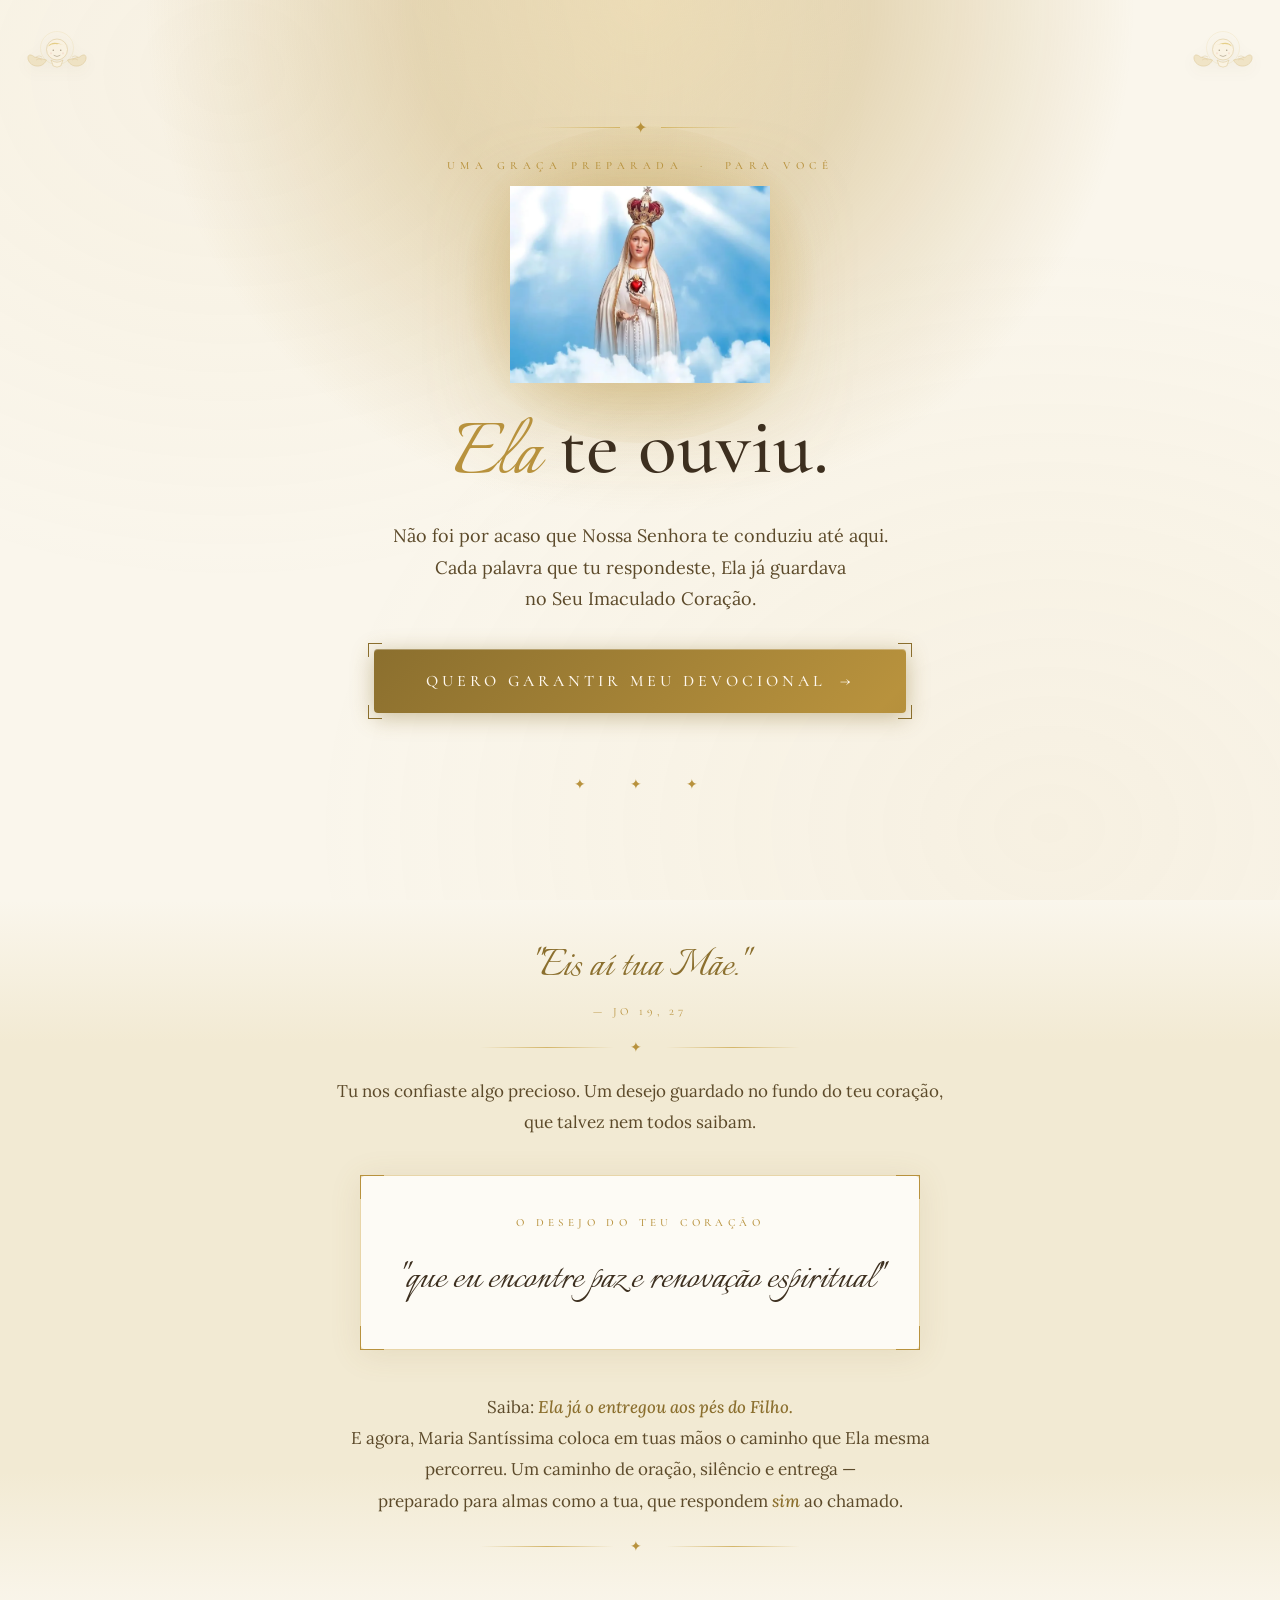
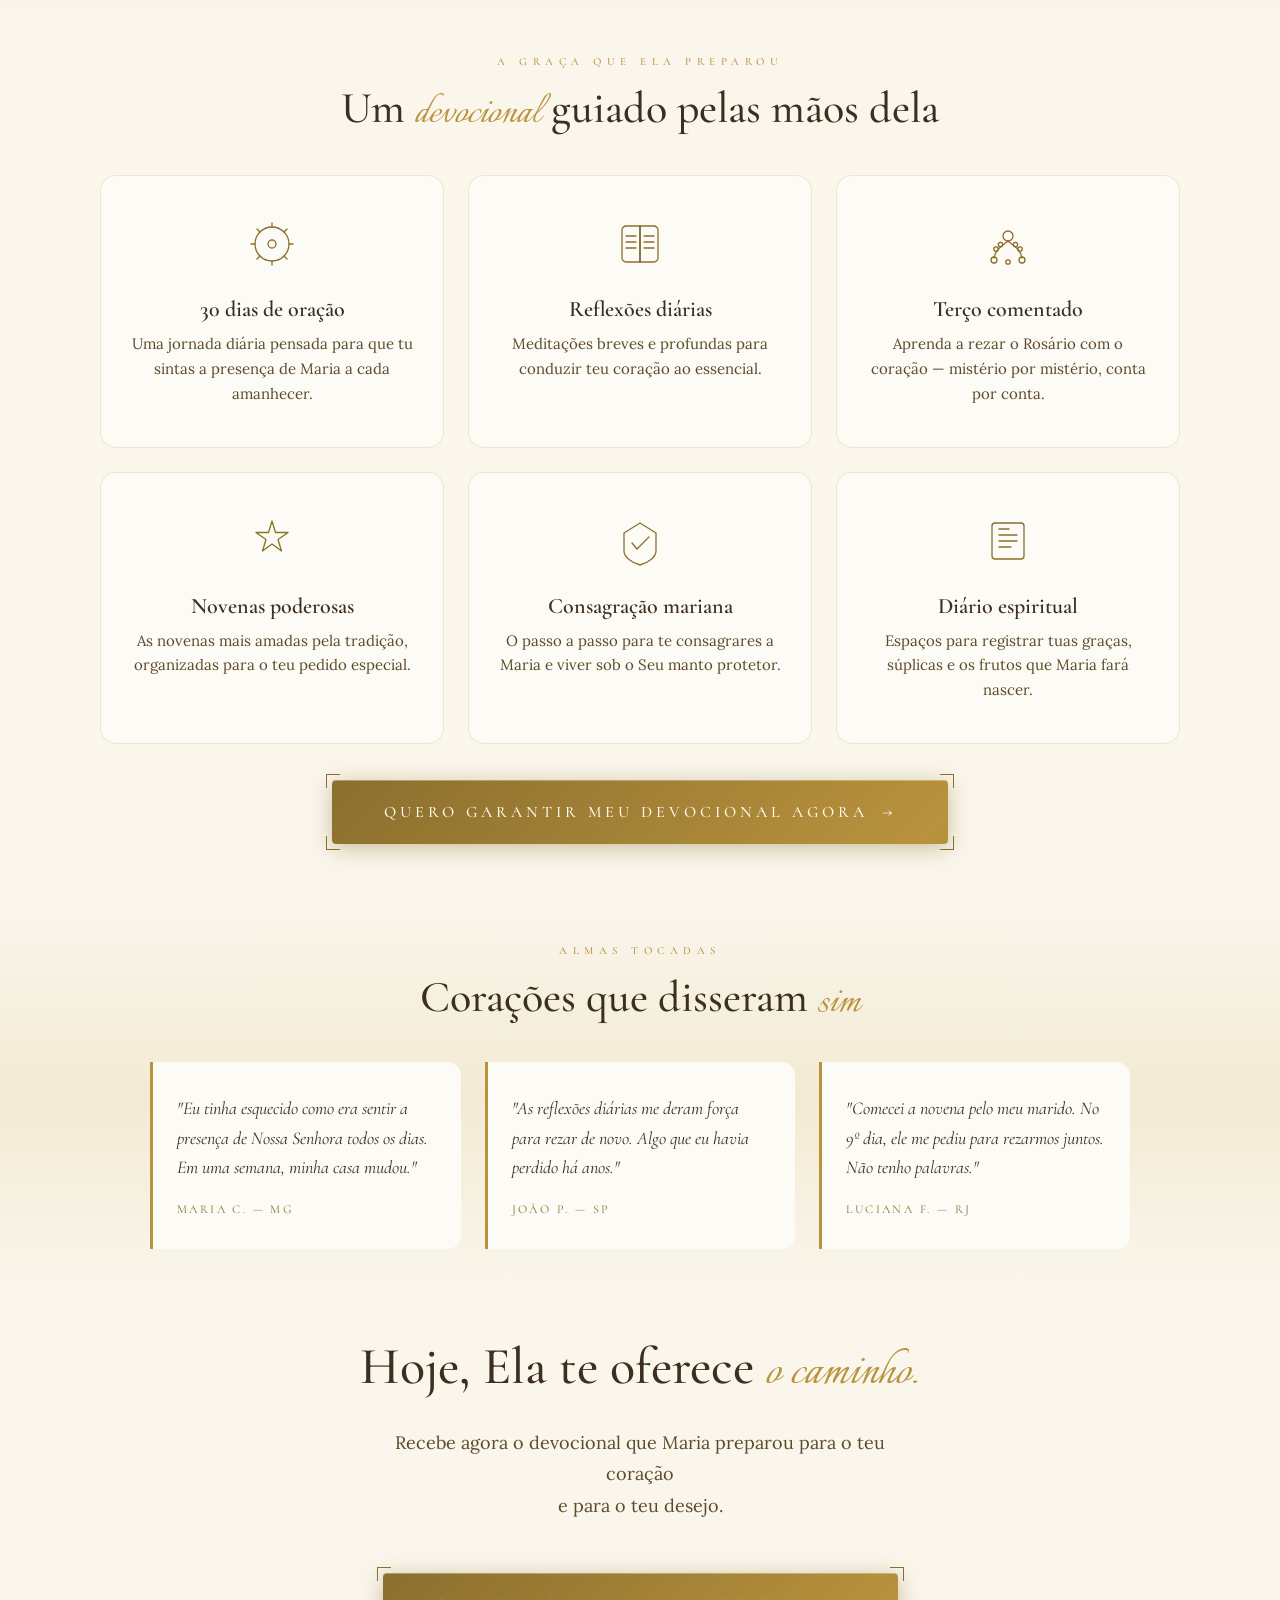
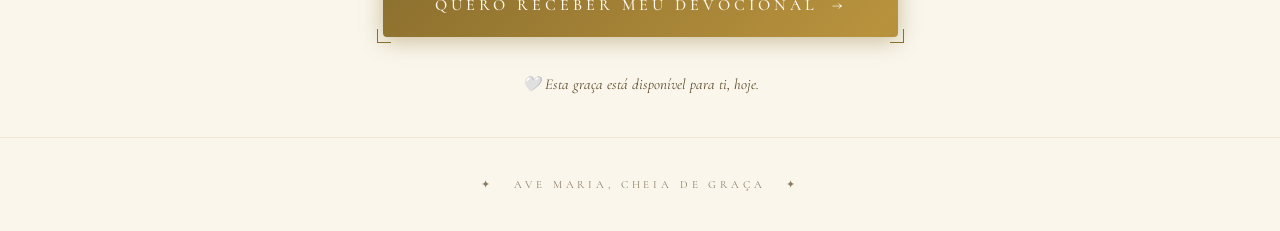
==== venda.html @ 94957623 "Adiciona link de checkout em todos os CTAs da página de vendas Co-Authored-By: Claude Sonnet 4.6 <no" ====
<!DOCTYPE html>
<html lang="pt-BR">
<head>
  <meta charset="UTF-8" />
  <meta name="viewport" content="width=device-width, initial-scale=1.0, maximum-scale=1.0, user-scalable=no" />
  <meta name="description" content="Um devocional preparado por Nossa Senhora especialmente para o seu coração." />
  <title>O Devocional de Nossa Senhora · Uma Graça Para Ti</title>

  <script>
    window.pixelId = "69fd256adc7a8212821f11ff";
    var a = document.createElement("script");
    a.setAttribute("async", "");
    a.setAttribute("defer", "");
    a.setAttribute("src", "https://cdn.utmify.com.br/scripts/pixel/pixel.js");
    document.head.appendChild(a);
  </script>

  <link rel="preconnect" href="https://fonts.googleapis.com" />
  <link rel="preconnect" href="https://fonts.gstatic.com" crossorigin />
  <link href="https://fonts.googleapis.com/css2?family=Cormorant+Garamond:ital,wght@0,400;0,500;0,600;1,400;1,500&family=Cormorant+SC:wght@400;500&family=Italianno&family=Lora:ital,wght@0,400;0,500;1,400&display=swap" rel="stylesheet" />

  <style>
    /* ========= VARIÁVEIS ========= */
    :root {
      --cream:        #FAF6EC;
      --cream-deep:   #F2EAD3;
      --paper:        #FDFBF5;
      --gold:         #B8923D;
      --gold-deep:    #8B6F2E;
      --gold-light:   #D4B66A;
      --gold-shimmer: #E8D5A8;
      --gold-glow:    rgba(184,146,61,.4);
      --ink:          #3D2F1F;
      --ink-soft:     #5C4A2A;
    }

    /* ========= RESET ========= */
    *, *::before, *::after {
      box-sizing: border-box; margin: 0; padding: 0;
      -webkit-tap-highlight-color: transparent;
    }
    html { scroll-behavior: smooth; }
    body {
      font-family: 'Lora', Georgia, serif;
      color: var(--ink);
      background: var(--cream);
      min-height: 100vh;
      overflow-x: hidden;
      position: relative;
    }

    /* Textura de papel envelhecido */
    body::before {
      content: "";
      position: fixed; inset: 0;
      pointer-events: none; z-index: 0;
      background:
        radial-gradient(ellipse at 18% 8%,  rgba(212,182,106,.07), transparent 44%),
        radial-gradient(ellipse at 82% 92%, rgba(212,182,106,.08), transparent 50%);
    }

    /* ========= PARTÍCULAS DOURADAS ========= */
    .particles { position: fixed; inset: 0; pointer-events: none; z-index: 1; overflow: hidden; }
    .particle {
      position: absolute; border-radius: 50%; opacity: 0;
      background: radial-gradient(circle, #FFE9A8 0%, rgba(212,182,106,.55) 55%, transparent 100%);
      animation: pFall linear infinite;
    }
    @keyframes pFall {
      0%   { transform: translateY(-18px) translateX(0);    opacity: 0; }
      8%   { opacity: .85; }
      92%  { opacity: .55; }
      100% { transform: translateY(105vh) translateX(14px); opacity: 0; }
    }

    /* ========= ANJINHOS ========= */
    .cherub {
      position: fixed; z-index: 2; pointer-events: none;
      width: 90px; height: 90px; opacity: .55;
      filter: drop-shadow(0 4px 8px rgba(92,74,42,.12));
    }
    .cherub-tl { top: 12px; left: 12px;  animation: floatC  6s ease-in-out infinite; }
    .cherub-tr { top: 12px; right: 12px; animation: floatCF 6s ease-in-out infinite; animation-delay: -1.8s; transform: scaleX(-1); }
    @keyframes floatC  { 0%,100%{ transform: translateY(0); }         50%{ transform: translateY(-8px); } }
    @keyframes floatCF { 0%,100%{ transform: scaleX(-1) translateY(0); } 50%{ transform: scaleX(-1) translateY(-8px); } }

    /* ========= MAIN ========= */
    main { position: relative; z-index: 5; }

    /* ========= SCROLL REVEAL ========= */
    .reveal {
      opacity: 0;
      transform: translateY(38px);
      transition: opacity 1.2s ease, transform 1.2s ease;
    }
    .reveal.visible { opacity: 1; transform: translateY(0); }

    /* ========= UTILITÁRIOS COMUNS ========= */
    .eyebrow {
      font-family: 'Cormorant SC', serif;
      font-size: 11px; font-weight: 500;
      letter-spacing: .5em; color: var(--gold);
      margin-bottom: 14px; text-transform: uppercase;
    }
    .section-divider {
      display: flex; align-items: center; justify-content: center;
      gap: 16px; margin: 20px auto; max-width: 320px;
    }
    .section-divider::before, .section-divider::after {
      content: ""; flex: 1; height: 1px;
      background: linear-gradient(to right, transparent, var(--gold-light), transparent);
    }
    .section-symbol { color: var(--gold); font-size: 14px; letter-spacing: 8px; }

    /* ========= HERO ========= */
    .hero {
      position: relative; min-height: 100vh;
      display: flex; flex-direction: column;
      align-items: center; justify-content: center;
      text-align: center; padding: 90px 24px 60px;
      overflow: hidden;
    }
    .hero-rays {
      position: absolute; top: 0; left: 50%;
      transform: translateX(-50%);
      width: 100%; max-width: 1000px; height: 520px;
      pointer-events: none; z-index: 0;
      background: radial-gradient(ellipse at 50% 0%,
        rgba(232,213,168,.78) 0%, rgba(184,146,61,.3) 32%, transparent 70%);
      animation: raysPulse 6s ease-in-out infinite;
    }
    @keyframes raysPulse { 0%,100%{ opacity: .45; } 50%{ opacity: .72; } }

    /* Raios em linha SVG simulados via rotação */
    .hero-rays-lines {
      position: absolute; top: -40px; left: 50%;
      transform: translateX(-50%);
      width: 800px; height: 420px;
      pointer-events: none; z-index: 0; opacity: .18;
      background: conic-gradient(
        from 270deg at 50% 0%,
        transparent 0deg, rgba(212,182,106,.6) 2deg, transparent 4deg,
        transparent 13deg, rgba(212,182,106,.5) 15deg, transparent 17deg,
        transparent 26deg, rgba(212,182,106,.4) 28deg, transparent 30deg,
        transparent 39deg, rgba(212,182,106,.5) 41deg, transparent 43deg,
        transparent 52deg, rgba(212,182,106,.4) 54deg, transparent 56deg,
        transparent 65deg, rgba(212,182,106,.5) 67deg, transparent 69deg,
        transparent 78deg, rgba(212,182,106,.4) 80deg, transparent 82deg,
        transparent 91deg, rgba(212,182,106,.4) 93deg, transparent 95deg,
        transparent 104deg, rgba(212,182,106,.5) 106deg, transparent 108deg
      );
    }

    .hero-ornament {
      position: relative; z-index: 2;
      display: flex; align-items: center; gap: 14px; margin-bottom: 22px;
      animation: fadeUp 1.2s ease .2s both;
    }
    .hero-orn-line {
      width: 80px; height: 1px;
      background: linear-gradient(to right, transparent, var(--gold-light));
    }
    .hero-orn-line:last-child { background: linear-gradient(to left, transparent, var(--gold-light)); }
    .hero-orn-sym { color: var(--gold); font-size: 16px; }

    .hero-eyebrow { position: relative; z-index: 2; animation: fadeUp 1.2s ease .2s both; }

    .hero-headline {
      position: relative; z-index: 2;
      font-family: 'Cormorant Garamond', serif;
      font-weight: 500;
      font-size: clamp(52px, 9vw, 80px);
      line-height: 1.0; color: var(--ink);
      margin-bottom: 18px;
      animation: fadeUp 1.4s ease 1.4s both;
    }
    .hero-headline .ital { font-family: 'Italianno', cursive; color: var(--gold); font-size: 1.12em; font-weight: 400; }

    .hero-sub {
      position: relative; z-index: 2;
      font-family: 'Lora', serif;
      font-size: clamp(15px, 2.4vw, 18px);
      line-height: 1.75; color: var(--ink-soft);
      max-width: 540px; margin: 0 auto 30px;
      animation: fadeUp 1.4s ease 1.7s both;
    }
    .hero-div { position: relative; z-index: 2; animation: fadeIn 1.8s ease 2.0s both; }

    @keyframes fadeUp { from{ opacity:0; transform:translateY(20px); } to{ opacity:1; transform:translateY(0); } }
    @keyframes fadeIn { from{ opacity:0; } to{ opacity:1; } }

    /* ========= NOSSA SENHORA NO HERO (sem moldura) ========= */
    .hero-ns-wrap {
      position: relative; z-index: 2;
      margin-bottom: 24px;
      animation: fadeUp 1.6s ease .7s both;
    }
    .hero-ns-aura {
      position: absolute; inset: -60px; border-radius: 50%; pointer-events: none;
      background: radial-gradient(circle, rgba(232,213,168,.65) 0%, rgba(184,146,61,.22) 42%, transparent 72%);
      animation: auraPulse 4s ease-in-out infinite;
    }
    @keyframes auraPulse { 0%,100%{ transform:scale(1); opacity:.85; } 50%{ transform:scale(1.08); opacity:1; } }
    .hero-ns-img {
      position: relative; z-index: 1;
      width: 260px; height: auto; display: block;
      filter: drop-shadow(0 18px 40px rgba(184,146,61,.28));
    }

    /* ========= SEÇÃO MENSAGEM ========= */
    .message-section {
      padding: 40px 24px;
      background: linear-gradient(180deg, var(--cream) 0%, var(--cream-deep) 20%, var(--cream-deep) 80%, var(--cream) 100%);
    }
    .message-inner { max-width: 640px; margin: 0 auto; text-align: center; }

    .bible-quote {
      font-family: 'Italianno', cursive;
      font-size: clamp(34px, 6vw, 46px);
      color: var(--gold-deep); line-height: 1.2; font-style: normal;
    }
    .bible-ref {
      display: block; margin-top: 10px;
      font-family: 'Cormorant SC', serif;
      font-size: 11px; letter-spacing: .35em; color: var(--gold);
    }
    .message-intro {
      font-family: 'Lora', serif;
      font-size: clamp(15px, 2.3vw, 17px);
      line-height: 1.8; color: var(--ink-soft); margin-bottom: 38px;
    }

    /* Caixa do desejo — cantos estilo papal */
    .desire-box {
      position: relative; max-width: 560px;
      margin: 0 auto 42px; padding: 40px 32px;
      background: var(--paper);
      border: 1px solid var(--gold-shimmer); border-radius: 4px;
      box-shadow: 0 4px 32px rgba(139,111,46,.12);
    }
    .desire-box::before, .desire-box::after,
    .desire-box .c-bl, .desire-box .c-br {
      position: absolute; width: 24px; height: 24px;
      border-color: var(--gold); border-style: solid; border-width: 1.5px;
    }
    .desire-box::before { content:""; top:-1px; left:-1px;   border-right:none; border-bottom:none; }
    .desire-box::after  { content:""; top:-1px; right:-1px;  border-left:none;  border-bottom:none; }
    .desire-box .c-bl   { bottom:-1px; left:-1px;   border-right:none; border-top:none; }
    .desire-box .c-br   { bottom:-1px; right:-1px;  border-left:none;  border-top:none; }
    .desire-label {
      font-family: 'Cormorant SC', serif;
      font-size: 11px; font-weight: 500;
      letter-spacing: .4em; color: var(--gold); margin-bottom: 22px;
    }
    .desire-text {
      font-family: 'Italianno', cursive;
      font-size: clamp(30px, 5.5vw, 44px);
      color: var(--ink); line-height: 1.3;
      word-break: break-word;
    }

    .message-close {
      font-family: 'Lora', serif;
      font-size: clamp(15px, 2.3vw, 17px);
      line-height: 1.85; color: var(--ink-soft);
    }
    .message-close strong { font-style: italic; color: var(--gold-deep); font-weight: 500; }

    /* CTA inline (hero + features) */
    .hero-cta-wrap {
      position: relative; z-index: 2;
      margin: 4px 0 22px;
      animation: fadeUp 1.4s ease 2.0s both;
    }
    .inline-cta-wrap {
      text-align: center;
      margin-top: 36px;
    }

    /* ========= FEATURES ========= */
    .features-section { padding: 40px 24px; }
    .features-header { text-align: center; margin-bottom: 32px; }
    .sec-headline {
      font-family: 'Cormorant Garamond', serif;
      font-weight: 500;
      font-size: clamp(28px, 5vw, 44px);
      line-height: 1.2; color: var(--ink);
    }
    .sec-headline .ital { font-family: 'Italianno', cursive; color: var(--gold); font-size: 1.1em; font-weight: 400; }

    .features-grid {
      display: grid;
      grid-template-columns: repeat(auto-fit, minmax(280px, 1fr));
      gap: 24px; max-width: 1080px; margin: 0 auto;
    }
    .f-card {
      background: var(--paper);
      border: 1px solid rgba(184,146,61,.2);
      border-radius: 16px; padding: 40px 28px;
      text-align: center;
      transition: transform .3s ease, box-shadow .3s ease;
    }
    .f-card:hover { transform: translateY(-6px); box-shadow: 0 18px 42px rgba(139,111,46,.18); }
    .f-icon { width: 56px; height: 56px; margin: 0 auto 20px; color: var(--gold-deep); }
    .f-title {
      font-family: 'Cormorant Garamond', serif;
      font-weight: 600; font-size: 22px; color: var(--ink); margin-bottom: 10px;
    }
    .f-desc { font-family: 'Lora', serif; font-size: 15px; line-height: 1.65; color: var(--ink-soft); }

    /* ========= DEPOIMENTOS ========= */
    .testimonials-section {
      padding: 40px 24px;
      background: linear-gradient(180deg, var(--cream) 0%, var(--cream-deep) 50%, var(--cream) 100%);
    }
    .test-header { text-align: center; margin-bottom: 30px; }
    .test-grid {
      display: grid;
      grid-template-columns: repeat(auto-fit, minmax(280px, 1fr));
      gap: 24px; max-width: 980px; margin: 0 auto;
    }
    .t-card {
      background: var(--paper);
      border-left: 3px solid var(--gold);
      border-radius: 0 14px 14px 0;
      padding: 32px 24px;
    }
    .t-quote {
      font-family: 'Cormorant Garamond', serif;
      font-style: italic; font-size: 18px;
      line-height: 1.65; color: var(--ink); margin-bottom: 14px;
    }
    .t-author {
      font-family: 'Cormorant SC', serif;
      font-size: 12px; letter-spacing: .2em; color: var(--gold-deep);
    }

    /* ========= CTA FINAL ========= */
    .cta-section { padding: 48px 24px 44px; text-align: center; }
    .cta-headline {
      font-family: 'Cormorant Garamond', serif;
      font-weight: 500; font-size: clamp(32px, 6vw, 52px);
      line-height: 1.15; color: var(--ink); margin-bottom: 20px;
    }
    .cta-headline .ital { font-family: 'Italianno', cursive; color: var(--gold); font-size: 1.1em; }
    .cta-sub {
      font-family: 'Lora', serif;
      font-size: clamp(16px, 2.4vw, 18px);
      line-height: 1.75; color: var(--ink-soft);
      max-width: 520px; margin: 0 auto 52px;
    }

    /* Wrapper com cantos em L */
    .cta-wrap { position: relative; display: inline-block; margin-bottom: 20px; }
    .cc {
      position: absolute;
      width: 14px; height: 14px;
      border-color: var(--gold-deep);
      border-style: solid; border-width: 1.5px;
    }
    .cc-tl { top:-6px; left:-6px;   border-right:none; border-bottom:none; }
    .cc-tr { top:-6px; right:-6px;  border-left:none;  border-bottom:none; }
    .cc-bl { bottom:-6px; left:-6px;  border-right:none; border-top:none; }
    .cc-br { bottom:-6px; right:-6px; border-left:none;  border-top:none; }

    .cta-btn {
      display: inline-flex; align-items: center; gap: 14px;
      padding: 22px 52px;
      background: linear-gradient(135deg, var(--gold-deep) 0%, var(--gold) 50%, var(--gold-deep) 100%);
      background-size: 200% 100%;
      border: none; border-radius: 4px;
      font-family: 'Cormorant SC', serif;
      font-size: 16px; font-weight: 500;
      letter-spacing: .25em; color: #FFF8EE;
      cursor: pointer; text-decoration: none;
      box-shadow: 0 4px 22px rgba(139,111,46,.42), inset 0 1px 0 rgba(255,255,255,.3);
      transition: transform .25s ease, box-shadow .25s ease;
      position: relative; overflow: hidden;
    }
    /* Shimmer que passa */
    .cta-btn::after {
      content: ""; position: absolute; inset: 0;
      background: linear-gradient(120deg, transparent 30%, rgba(255,255,255,.45) 50%, transparent 70%);
      transform: translateX(-100%);
      animation: shimmerPass 3s ease-in-out infinite;
    }
    @keyframes shimmerPass {
      0%,55%{ transform:translateX(-100%); }
      85%   { transform:translateX(100%);  }
      100%  { transform:translateX(100%);  }
    }
    .cta-btn:hover { transform: translateY(-3px); box-shadow: 0 10px 34px rgba(139,111,46,.52), inset 0 1px 0 rgba(255,255,255,.3); }
    .cta-btn:active { transform: scale(.98); }
    .cta-arrow { display: inline-block; transition: transform .25s ease; font-style: normal; }
    .cta-btn:hover .cta-arrow { transform: translateX(6px); }

    .cta-note {
      font-family: 'Cormorant Garamond', serif;
      font-style: italic; font-size: 15px;
      color: var(--ink-soft); margin-top: 18px;
    }

    /* ========= FOOTER ========= */
    footer {
      padding: 40px 24px;
      border-top: 1px solid rgba(184,146,61,.15);
      text-align: center;
    }
    .footer-text {
      font-family: 'Cormorant SC', serif;
      font-size: 11px; letter-spacing: .35em;
      color: var(--ink-soft); opacity: .7;
    }

    /* ========= MOBILE ========= */
    @media (max-width: 600px) {
      .hero              { padding: 60px 18px 36px; min-height: auto; }
      .hero-ns-img       { width: 200px; }
      .hero-ns-aura      { inset: -40px; }
      .message-section,
      .features-section,
      .testimonials-section { padding: 32px 18px; }
      .cta-section       { padding: 36px 18px 32px; }
      .desire-box        { padding: 24px 16px; }
      .cta-btn           { width: 100%; max-width: 360px; justify-content: center; padding: 18px 24px; font-size: 14px; }
      .cherub            { width: 60px; height: 60px; opacity: .4; }
      .f-card            { padding: 28px 18px; }
      .section-divider   { margin: 22px auto; }
    }

    /* ========= NOTIFICAÇÃO SOCIAL PROOF ========= */
    .toast {
      position: fixed;
      bottom: 24px; left: 20px;
      z-index: 999;
      max-width: 290px; width: calc(100vw - 40px);
      background: var(--paper);
      border: 1px solid var(--gold-shimmer);
      border-left: 3px solid var(--gold);
      border-radius: 12px;
      padding: 13px 15px;
      box-shadow: 0 8px 28px rgba(61,47,31,.16);
      display: flex; align-items: center; gap: 11px;
      transform: translateX(-115%);
      opacity: 0;
      transition: transform .5s cubic-bezier(.25,.8,.25,1), opacity .5s ease;
      pointer-events: none;
    }
    .toast.show { transform: translateX(0); opacity: 1; }
    .toast-icon {
      width: 40px; height: 40px; border-radius: 50%; flex-shrink: 0;
      background: linear-gradient(135deg, var(--gold-shimmer), var(--gold-light));
      border: 1.5px solid var(--gold);
      display: flex; align-items: center; justify-content: center;
      font-size: 19px;
    }
    .toast-name {
      font-family: 'Cormorant Garamond', serif;
      font-weight: 600; font-size: 14px; color: var(--ink);
    }
    .toast-msg {
      font-family: 'Lora', serif;
      font-size: 12px; color: var(--ink-soft);
      line-height: 1.45; margin-top: 2px;
    }
    .toast-time {
      font-family: 'Cormorant SC', serif;
      font-size: 10px; color: var(--gold);
      letter-spacing: .06em; margin-top: 4px;
    }

    @media (prefers-reduced-motion: reduce) {
      *, *::before, *::after { animation-duration: .001s !important; transition-duration: .001s !important; }
    }
  </style>
</head>
<body>

  <!-- Partículas douradas -->
  <div class="particles" id="particles"></div>

  <!-- Anjinhos nos cantos -->
  <svg class="cherub cherub-tl" viewBox="0 0 120 120" aria-hidden="true"><use href="#cherub-sym"/></svg>
  <svg class="cherub cherub-tr" viewBox="0 0 120 120" aria-hidden="true"><use href="#cherub-sym"/></svg>

  <!-- Sprite SVG anjinho -->
  <svg width="0" height="0" style="position:absolute" aria-hidden="true">
    <defs>
      <symbol id="cherub-sym" viewBox="0 0 120 120">
        <circle cx="60" cy="48" r="22" fill="none" stroke="#D4AF37" stroke-width=".6" opacity=".4"/>
        <path d="M30 60 C 18 50,18 70,32 72 C 40 73,44 68,46 64 Z" fill="#E8D5A8" stroke="#C9A961" stroke-width=".8"/>
        <path d="M90 60 C 102 50,102 70,88 72 C 80 73,76 68,74 64 Z" fill="#E8D5A8" stroke="#C9A961" stroke-width=".8"/>
        <path d="M32 60 q4-3 8 0" fill="none" stroke="#C9A961" stroke-width=".6"/>
        <path d="M32 64 q4-3 8 0" fill="none" stroke="#C9A961" stroke-width=".6"/>
        <path d="M88 60 q-4-3-8 0" fill="none" stroke="#C9A961" stroke-width=".6"/>
        <path d="M88 64 q-4-3-8 0" fill="none" stroke="#C9A961" stroke-width=".6"/>
        <circle cx="60" cy="50" r="14" fill="#FAF0DC" stroke="#C9A961" stroke-width=".8"/>
        <path d="M48 46 q6-10 24 0 q-6-4-12-3 q-6-1-12 3" fill="#D4AF37"/>
        <circle cx="55" cy="51" r=".9" fill="#5C4A2A"/>
        <circle cx="65" cy="51" r=".9" fill="#5C4A2A"/>
        <circle cx="52" cy="55" r="1.5" fill="#F2C8B6" opacity=".7"/>
        <circle cx="68" cy="55" r="1.5" fill="#F2C8B6" opacity=".7"/>
        <path d="M56 58 q4 3 8 0" fill="none" stroke="#5C4A2A" stroke-width=".8" stroke-linecap="round"/>
        <path d="M52 64 q8 6 16 0 l-3 8 q-5 3-10 0 z" fill="#FAF0DC" stroke="#C9A961" stroke-width=".8"/>
      </symbol>
    </defs>
  </svg>

  <main>

    <!-- ════════════════ HERO ════════════════ -->
    <section class="hero">
      <div class="hero-rays"></div>
      <div class="hero-rays-lines"></div>

      <div class="hero-ornament">
        <span class="hero-orn-line"></span>
        <span class="hero-orn-sym">✦</span>
        <span class="hero-orn-line"></span>
      </div>

      <p class="eyebrow hero-eyebrow">UMA GRAÇA PREPARADA &nbsp;·&nbsp; PARA VOCÊ</p>

      <!-- Nossa Senhora sem fundo/moldura -->
      <div class="hero-ns-wrap">
        <div class="hero-ns-aura"></div>
        <img class="hero-ns-img" src="assets/nossa-senhora.png" alt="Nossa Senhora" loading="eager" />
      </div>

      <h1 class="hero-headline"><span class="ital">Ela</span> te ouviu.</h1>

      <p class="hero-sub">
        Não foi por acaso que Nossa Senhora te conduziu até aqui.<br/>
        Cada palavra que tu respondeste, Ela já guardava<br/>no Seu Imaculado Coração.
      </p>

      <div class="hero-cta-wrap">
        <div class="cta-wrap">
          <span class="cc cc-tl"></span><span class="cc cc-tr"></span>
          <span class="cc cc-bl"></span><span class="cc cc-br"></span>
          <a class="cta-btn" href="https://go.tribopay.com.br/ox2ravdvxm" id="ctaHero">
            QUERO GARANTIR MEU DEVOCIONAL <span class="cta-arrow">→</span>
          </a>
        </div>
      </div>

      <div class="hero-div section-divider">
        <span class="section-symbol">✦ &nbsp; ✦ &nbsp; ✦</span>
      </div>
    </section>

    <!-- ════════════════ MENSAGEM + CAIXA DO DESEJO ════════════════ -->
    <section class="message-section">
      <div class="message-inner">

        <div class="reveal">
          <p class="bible-quote">"Eis aí tua Mãe."</p>
          <span class="bible-ref">— JO 19, 27</span>
        </div>

        <div class="section-divider reveal"><span class="section-symbol">✦</span></div>

        <p class="message-intro reveal">
          Tu nos confiaste algo precioso. Um desejo guardado no fundo do teu coração,<br/>
          que talvez nem todos saibam.
        </p>

        <!-- Caixa do desejo -->
        <div class="desire-box reveal">
          <div class="c-bl"></div>
          <div class="c-br"></div>
          <p class="desire-label">O DESEJO DO TEU CORAÇÃO</p>
          <p class="desire-text" id="desireText">"que eu encontre paz e renovação espiritual"</p>
        </div>

        <p class="message-close reveal">
          Saiba: <strong>Ela já o entregou aos pés do Filho.</strong><br/>
          E agora, Maria Santíssima coloca em tuas mãos o caminho que Ela mesma percorreu.
          Um caminho de oração, silêncio e entrega —<br/>
          preparado para almas como a tua, que respondem <strong>sim</strong> ao chamado.
        </p>

        <div class="section-divider reveal"><span class="section-symbol">✦</span></div>

      </div>
    </section>

    <!-- ════════════════ O DEVOCIONAL ════════════════ -->
    <section class="features-section">
      <div class="features-header reveal">
        <p class="eyebrow">A GRAÇA QUE ELA PREPAROU</p>
        <h2 class="sec-headline">Um <span class="ital">devocional</span> guiado pelas mãos dela</h2>
      </div>

      <div class="features-grid">

        <div class="f-card reveal">
          <svg class="f-icon" viewBox="0 0 56 56" fill="none" stroke="currentColor" stroke-width="1.3" stroke-linecap="round" stroke-linejoin="round">
            <circle cx="28" cy="28" r="17"/>
            <line x1="28" y1="11" x2="28" y2="7"/><line x1="28" y1="45" x2="28" y2="49"/>
            <line x1="11" y1="28" x2="7" y2="28"/><line x1="45" y1="28" x2="49" y2="28"/>
            <line x1="16" y1="16" x2="13" y2="13"/><line x1="40" y1="40" x2="43" y2="43"/>
            <line x1="40" y1="16" x2="43" y2="13"/><line x1="16" y1="40" x2="13" y2="43"/>
            <circle cx="28" cy="28" r="4"/>
          </svg>
          <h3 class="f-title">30 dias de oração</h3>
          <p class="f-desc">Uma jornada diária pensada para que tu sintas a presença de Maria a cada amanhecer.</p>
        </div>

        <div class="f-card reveal" style="transition-delay:.08s">
          <svg class="f-icon" viewBox="0 0 56 56" fill="none" stroke="currentColor" stroke-width="1.3" stroke-linecap="round" stroke-linejoin="round">
            <path d="M10 14 C10 12 12 10 14 10 L28 10 L28 46 L14 46 C12 46 10 44 10 42Z"/>
            <path d="M46 14 C46 12 44 10 42 10 L28 10 L28 46 L42 46 C44 46 46 44 46 42Z"/>
            <line x1="28" y1="10" x2="28" y2="46"/>
            <line x1="14" y1="20" x2="24" y2="20"/><line x1="14" y1="26" x2="24" y2="26"/><line x1="14" y1="32" x2="24" y2="32"/>
            <line x1="32" y1="20" x2="42" y2="20"/><line x1="32" y1="26" x2="42" y2="26"/><line x1="32" y1="32" x2="42" y2="32"/>
          </svg>
          <h3 class="f-title">Reflexões diárias</h3>
          <p class="f-desc">Meditações breves e profundas para conduzir teu coração ao essencial.</p>
        </div>

        <div class="f-card reveal" style="transition-delay:.16s">
          <svg class="f-icon" viewBox="0 0 56 56" fill="none" stroke="currentColor" stroke-width="1.3" stroke-linecap="round" stroke-linejoin="round">
            <circle cx="28" cy="20" r="5"/>
            <path d="M28 25 C22 30 15 34 14 42"/>
            <path d="M28 25 C34 30 41 34 42 42"/>
            <circle cx="14" cy="44" r="3"/><circle cx="42" cy="44" r="3"/>
            <circle cx="16" cy="33" r="2.2"/><circle cx="20.5" cy="28.5" r="2.2"/>
            <circle cx="35.5" cy="28.5" r="2.2"/><circle cx="40" cy="33" r="2.2"/>
            <circle cx="28" cy="46" r="2.2"/>
          </svg>
          <h3 class="f-title">Terço comentado</h3>
          <p class="f-desc">Aprenda a rezar o Rosário com o coração — mistério por mistério, conta por conta.</p>
        </div>

        <div class="f-card reveal" style="transition-delay:.24s">
          <svg class="f-icon" viewBox="0 0 56 56" fill="none" stroke="currentColor" stroke-width="1.3" stroke-linecap="round" stroke-linejoin="round">
            <polygon points="28,8 31.5,19.5 44,19.5 34,26.5 37.5,38 28,31 18.5,38 22,26.5 12,19.5 24.5,19.5"/>
          </svg>
          <h3 class="f-title">Novenas poderosas</h3>
          <p class="f-desc">As novenas mais amadas pela tradição, organizadas para o teu pedido especial.</p>
        </div>

        <div class="f-card reveal" style="transition-delay:.32s">
          <svg class="f-icon" viewBox="0 0 56 56" fill="none" stroke="currentColor" stroke-width="1.3" stroke-linecap="round" stroke-linejoin="round">
            <path d="M28 10 L44 20 L44 38 C44 44 36 50 28 52 C20 50 12 44 12 38 L12 20 Z"/>
            <polyline points="20,30 25,36 37,24"/>
          </svg>
          <h3 class="f-title">Consagração mariana</h3>
          <p class="f-desc">O passo a passo para te consagrares a Maria e viver sob o Seu manto protetor.</p>
        </div>

        <div class="f-card reveal" style="transition-delay:.40s">
          <svg class="f-icon" viewBox="0 0 56 56" fill="none" stroke="currentColor" stroke-width="1.3" stroke-linecap="round" stroke-linejoin="round">
            <rect x="12" y="10" width="32" height="36" rx="3"/>
            <line x1="19" y1="16" x2="29" y2="16"/>
            <line x1="19" y1="22" x2="37" y2="22"/>
            <line x1="19" y1="28" x2="37" y2="28"/>
            <line x1="19" y1="34" x2="31" y2="34"/>
          </svg>
          <h3 class="f-title">Diário espiritual</h3>
          <p class="f-desc">Espaços para registrar tuas graças, súplicas e os frutos que Maria fará nascer.</p>
        </div>

      </div>

      <div class="inline-cta-wrap reveal">
        <div class="cta-wrap">
          <span class="cc cc-tl"></span><span class="cc cc-tr"></span>
          <span class="cc cc-bl"></span><span class="cc cc-br"></span>
          <a class="cta-btn" href="https://go.tribopay.com.br/ox2ravdvxm" id="ctaFeatures">
            QUERO GARANTIR MEU DEVOCIONAL AGORA <span class="cta-arrow">→</span>
          </a>
        </div>
      </div>

    </section>

    <!-- ════════════════ DEPOIMENTOS ════════════════ -->
    <section class="testimonials-section">
      <div class="test-header reveal">
        <p class="eyebrow">ALMAS TOCADAS</p>
        <h2 class="sec-headline">Corações que disseram <span class="ital">sim</span></h2>
      </div>
      <div class="test-grid">
        <div class="t-card reveal">
          <p class="t-quote">"Eu tinha esquecido como era sentir a presença de Nossa Senhora todos os dias. Em uma semana, minha casa mudou."</p>
          <span class="t-author">MARIA C. &mdash; MG</span>
        </div>
        <div class="t-card reveal" style="transition-delay:.1s">
          <p class="t-quote">"As reflexões diárias me deram força para rezar de novo. Algo que eu havia perdido há anos."</p>
          <span class="t-author">JOÃO P. &mdash; SP</span>
        </div>
        <div class="t-card reveal" style="transition-delay:.2s">
          <p class="t-quote">"Comecei a novena pelo meu marido. No 9º dia, ele me pediu para rezarmos juntos. Não tenho palavras."</p>
          <span class="t-author">LUCIANA F. &mdash; RJ</span>
        </div>
      </div>
    </section>

    <!-- ════════════════ CTA FINAL ════════════════ -->
    <section class="cta-section">
      <h2 class="cta-headline reveal">Hoje, Ela te oferece <span class="ital">o caminho.</span></h2>
      <p class="cta-sub reveal">
        Recebe agora o devocional que Maria preparou para o teu coração<br/>
        e para o teu desejo.
      </p>

      <div class="cta-wrap reveal">
        <span class="cc cc-tl"></span>
        <span class="cc cc-tr"></span>
        <span class="cc cc-bl"></span>
        <span class="cc cc-br"></span>
        <!-- ⚠️ Substitua o href pelo link real do checkout (Hotmart / Kiwify / Stripe) -->
        <a class="cta-btn" href="https://go.tribopay.com.br/ox2ravdvxm" id="ctaVenda">
          QUERO RECEBER MEU DEVOCIONAL <span class="cta-arrow">→</span>
        </a>
      </div>

      <p class="cta-note reveal">🤍 Esta graça está disponível para ti, hoje.</p>
    </section>

    <!-- ════════════════ FOOTER ════════════════ -->
    <footer>
      <p class="footer-text">✦ &nbsp; AVE MARIA, CHEIA DE GRAÇA &nbsp; ✦</p>
    </footer>

  </main>

  <!-- Notificação social proof -->
  <div class="toast" id="toast">
    <div class="toast-icon">🙏</div>
    <div class="toast-body">
      <div class="toast-name" id="toastName"></div>
      <div class="toast-msg" id="toastMsg"></div>
      <div class="toast-time" id="toastTime"></div>
    </div>
  </div>

  <script>
    /* === DADOS DO QUIZ VIA URL === */
    const p = new URLSearchParams(window.location.search);
    const nome   = p.get('nome')   || '';
    const desejo = p.get('desejo') || '';

    /* Preenche a caixa do desejo */
    if (desejo) {
      document.getElementById('desireText').textContent = '“' + desejo + '”';
    }

    /* === PARTÍCULAS === */
    const wrap = document.getElementById('particles');
    for (let i = 0; i < 24; i++) {
      const el = document.createElement('span');
      el.className = 'particle';
      const size = 3 + Math.random() * 5;
      el.style.cssText = `
        left:${Math.random()*100}vw;
        width:${size}px; height:${size}px;
        animation-duration:${12 + Math.random()*18}s;
        animation-delay:${-Math.random()*22}s;
      `;
      wrap.appendChild(el);
    }

    /* === SCROLL REVEAL === */
    const observer = new IntersectionObserver(entries => {
      entries.forEach(e => {
        if (e.isIntersecting) {
          e.target.classList.add('visible');
          observer.unobserve(e.target);
        }
      });
    }, { threshold: 0.12 });

    document.querySelectorAll('.reveal').forEach(el => observer.observe(el));

    /* === NOTIFICAÇÃO SOCIAL PROOF === */
    const _names  = ['Maria Silva','Ana Santos','Joana Oliveira','Beatriz Souza','Luiza Rodrigues','Fernanda Ferreira','Camila Alves','Juliana Pereira','Patrícia Lima','Sandra Gomes','Rosa Costa','Teresa Ribeiro','Lúcia Martins','Cristina Carvalho','Mariana Almeida','Adriana Lopes','Cláudia Vieira','Renata Barbosa','Simone Mendes','Eliane Rocha','Débora Nascimento','Vanessa Freitas','Andréia Cardoso','Fátima Pinto','Conceição Teixeira','Solange Moreira','Edilaine Correia','Rosângela Campos','Neuza Araújo','Célia Monteiro'];
    const _cities = ['São Paulo, SP','Rio de Janeiro, RJ','Belo Horizonte, MG','Brasília, DF','Salvador, BA','Fortaleza, CE','Curitiba, PR','Recife, PE','Porto Alegre, RS','Goiânia, GO','Florianópolis, SC','Natal, RN','Maceió, AL','Campinas, SP','Santos, SP','Uberlândia, MG','Ribeirão Preto, SP','São Luís, MA','Teresina, PI','João Pessoa, PB','Vitória, ES','Manaus, AM','Belém, PA','Aracaju, SE','Campo Grande, MS','Londrina, PR','Joinville, SC','Juiz de Fora, MG','Sorocaba, SP','Macaé, RJ'];
    const _times  = ['agora mesmo','há 1 minuto','há 2 minutos','há 3 minutos','há 4 minutos','há 5 minutos'];

    const toastEl   = document.getElementById('toast');
    const toastName = document.getElementById('toastName');
    const toastMsg  = document.getElementById('toastMsg');
    const toastTime = document.getElementById('toastTime');

    function _rand(arr) { return arr[Math.floor(Math.random() * arr.length)]; }

    function showToast() {
      toastName.textContent = _rand(_names);
      toastMsg.textContent  = 'de ' + _rand(_cities) + ' acaba de garantir o Devocional Sagrado 🌹';
      toastTime.textContent = _rand(_times);
      toastEl.classList.add('show');
      setTimeout(() => toastEl.classList.remove('show'), 4000);
    }

    setTimeout(() => { showToast(); setInterval(showToast, 6000); }, 3000);

    /* === CTAs — vibração tátil === */
    ['ctaVenda','ctaHero','ctaFeatures'].forEach(id => {
      const el = document.getElementById(id);
      if (el) el.addEventListener('click', () => {
        if (navigator.vibrate) navigator.vibrate(40);
      });
    });
  </script>
</body>
</html>
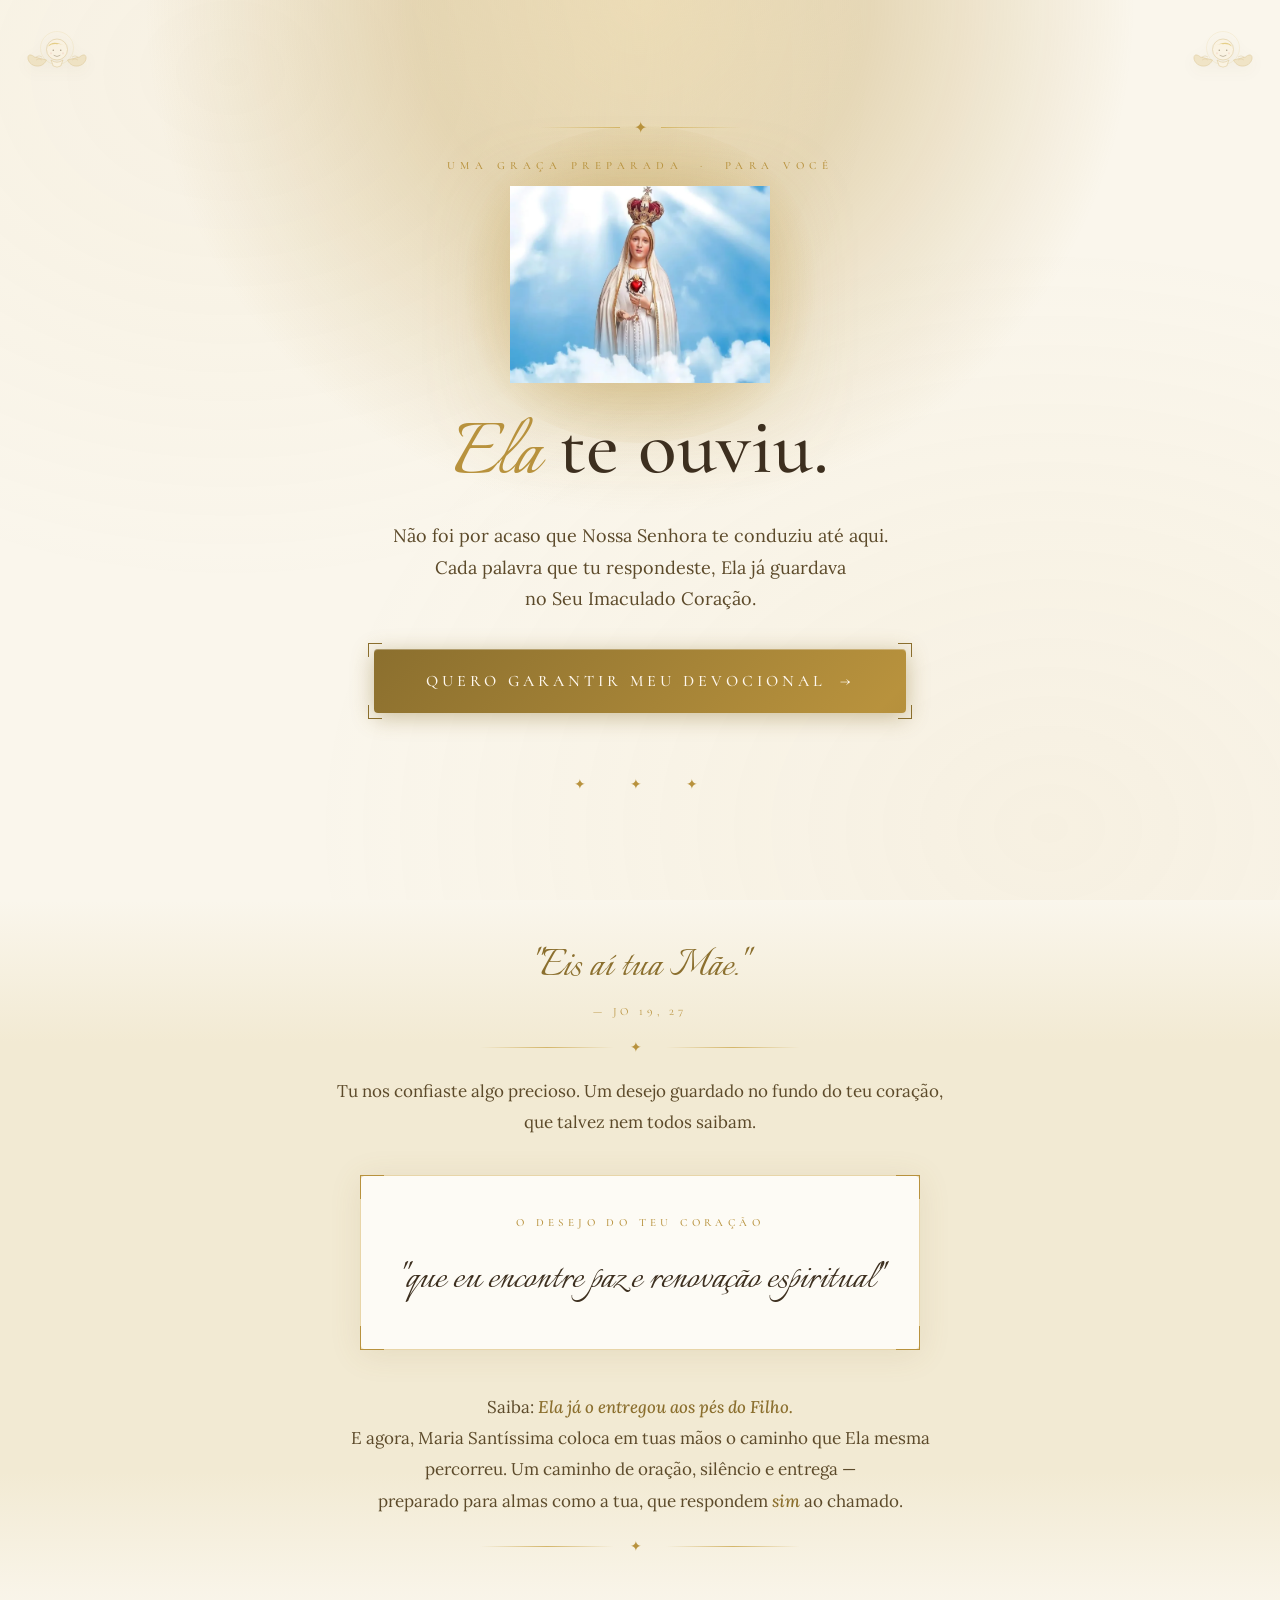
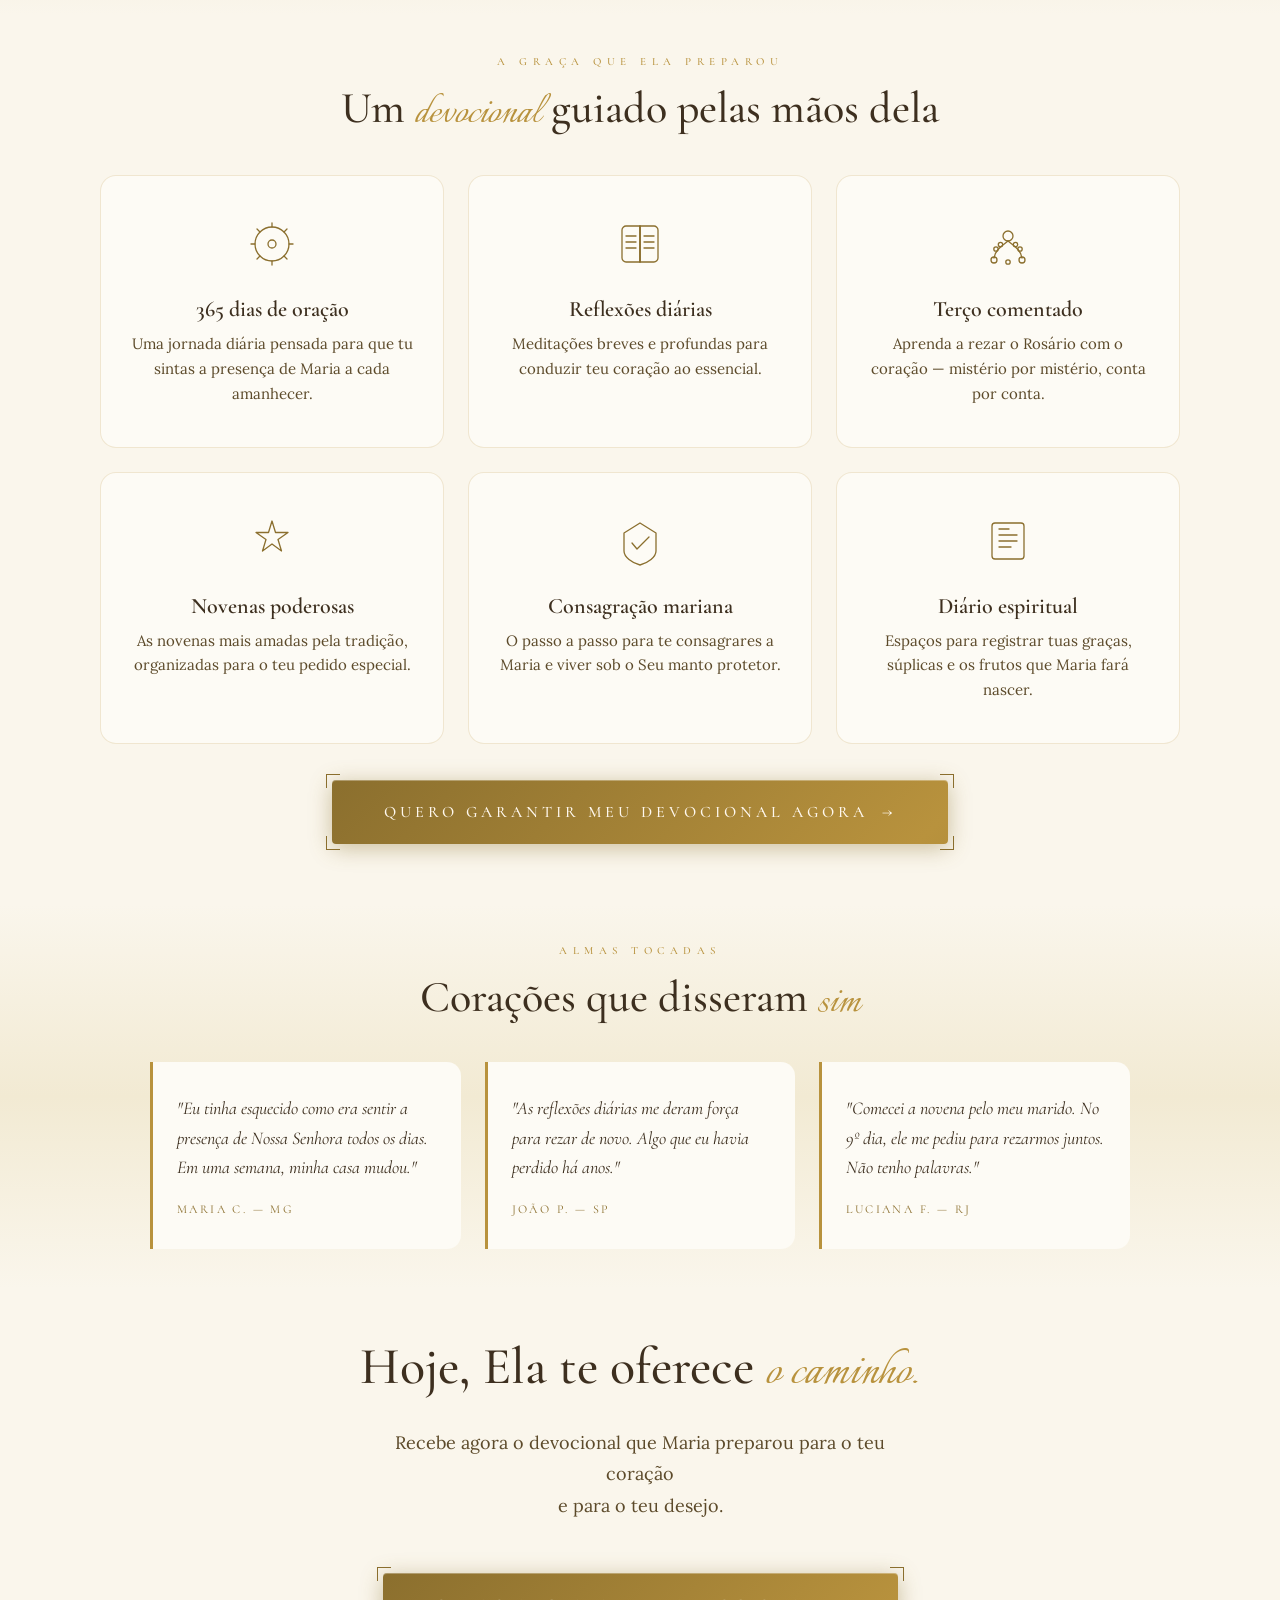
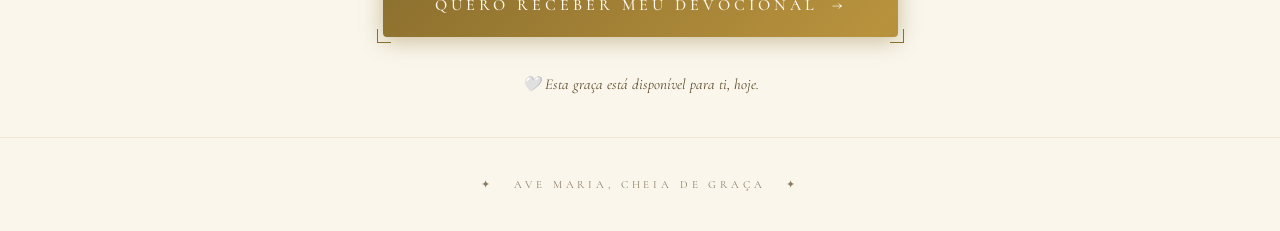
==== commit c98b6757: "Altera devocional de 30 dias para 365 dias em todo o funil Co-Authored-By: Claude Sonnet 4.6 <norepl" ====
--- a/venda.html
+++ b/venda.html
@@ -603,7 +603,7 @@
             <line x1="40" y1="16" x2="43" y2="13"/><line x1="16" y1="40" x2="13" y2="43"/>
             <circle cx="28" cy="28" r="4"/>
           </svg>
-          <h3 class="f-title">30 dias de oração</h3>
+          <h3 class="f-title">365 dias de oração</h3>
           <p class="f-desc">Uma jornada diária pensada para que tu sintas a presença de Maria a cada amanhecer.</p>
         </div>
 
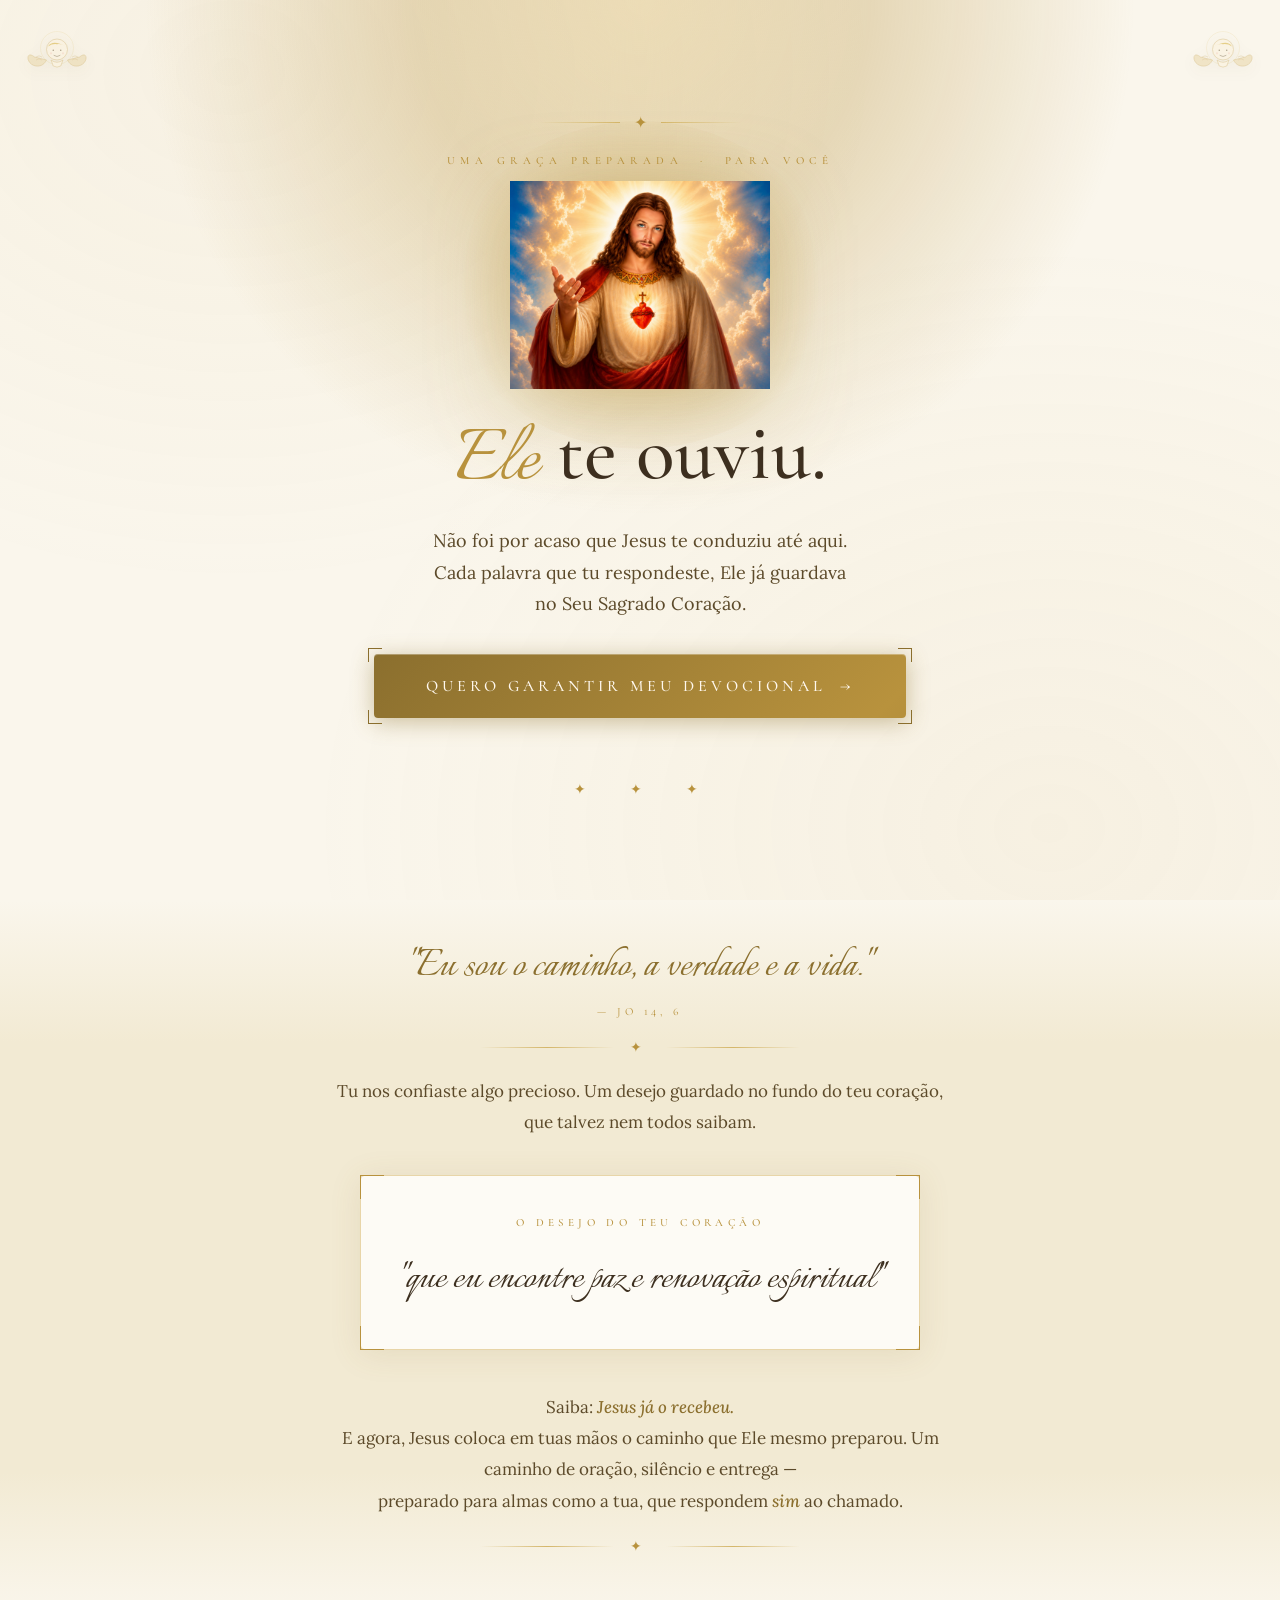
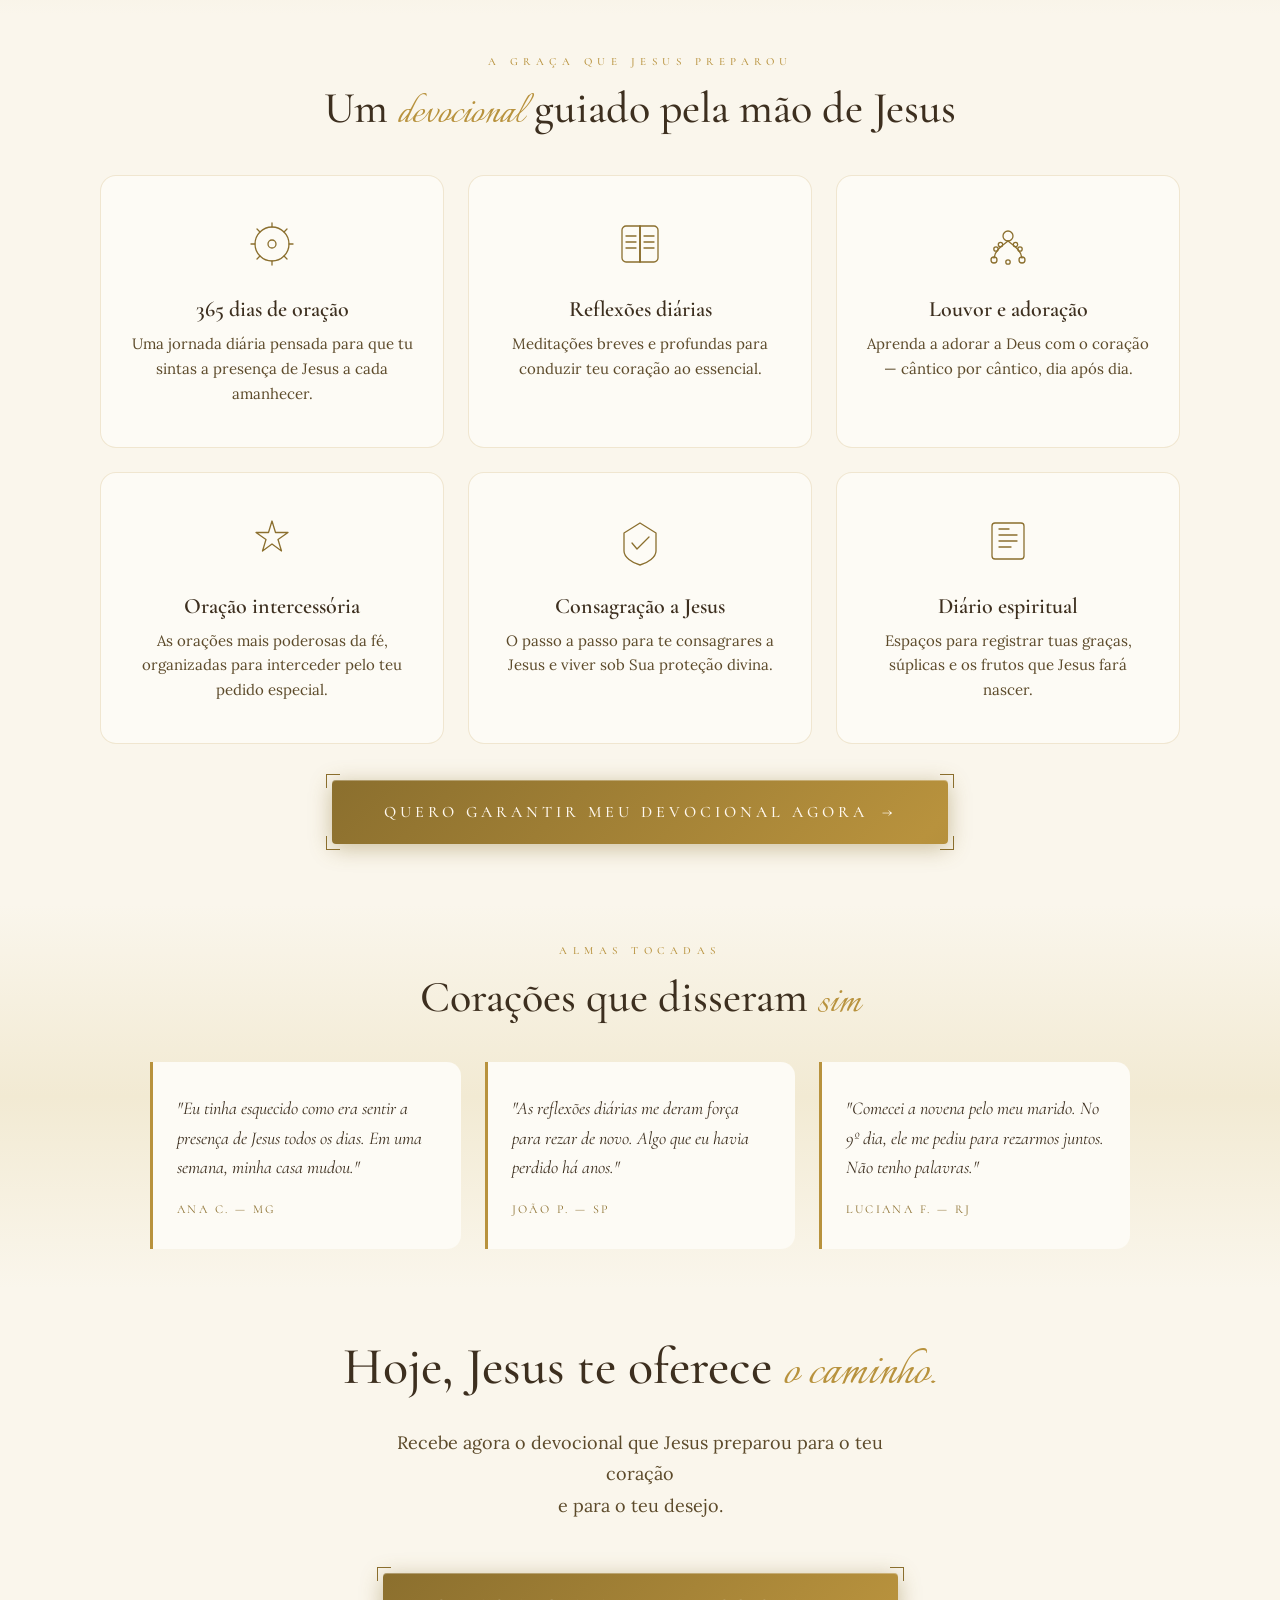
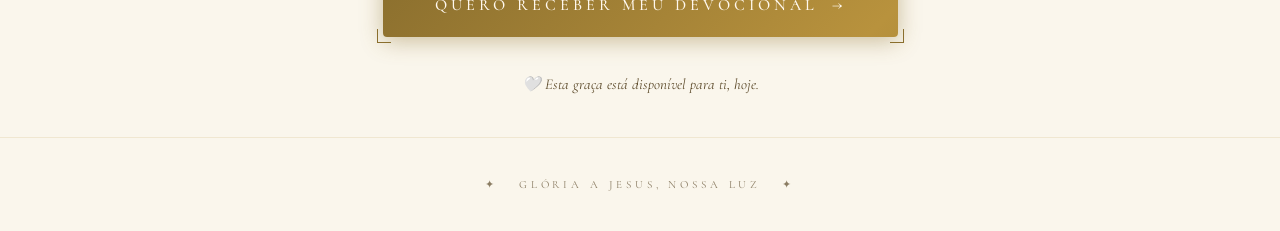
==== commit 0d5f3407: "Migra funil de Nossa Senhora para Jesus: textos, imagens e orações evangélicas - Remove todas referê" ====
--- a/venda.html
+++ b/venda.html
@@ -3,8 +3,8 @@
 <head>
   <meta charset="UTF-8" />
   <meta name="viewport" content="width=device-width, initial-scale=1.0, maximum-scale=1.0, user-scalable=no" />
-  <meta name="description" content="Um devocional preparado por Nossa Senhora especialmente para o seu coração." />
-  <title>O Devocional de Nossa Senhora · Uma Graça Para Ti</title>
+  <meta name="description" content="Um devocional preparado por Jesus especialmente para o seu coração." />
+  <title>365 Dias com Jesus · Uma Graça Para Ti</title>
 
   <script>
     window.pixelId = "69fd256adc7a8212821f11ff";
@@ -521,24 +521,24 @@
 
       <p class="eyebrow hero-eyebrow">UMA GRAÇA PREPARADA &nbsp;·&nbsp; PARA VOCÊ</p>
 
-      <!-- Nossa Senhora sem fundo/moldura -->
+      <!-- Imagem hero sem fundo/moldura -->
       <div class="hero-ns-wrap">
         <div class="hero-ns-aura"></div>
-        <img class="hero-ns-img" src="assets/nossa-senhora.png" alt="Nossa Senhora" loading="eager" />
-      </div>
-
-      <h1 class="hero-headline"><span class="ital">Ela</span> te ouviu.</h1>
+        <img class="hero-ns-img" src="assets/jesus-result.png" alt="Jesus" loading="eager" />
+      </div>
+
+      <h1 class="hero-headline"><span class="ital">Ele</span> te ouviu.</h1>
 
       <p class="hero-sub">
-        Não foi por acaso que Nossa Senhora te conduziu até aqui.<br/>
-        Cada palavra que tu respondeste, Ela já guardava<br/>no Seu Imaculado Coração.
+        Não foi por acaso que Jesus te conduziu até aqui.<br/>
+        Cada palavra que tu respondeste, Ele já guardava<br/>no Seu Sagrado Coração.
       </p>
 
       <div class="hero-cta-wrap">
         <div class="cta-wrap">
           <span class="cc cc-tl"></span><span class="cc cc-tr"></span>
           <span class="cc cc-bl"></span><span class="cc cc-br"></span>
-          <a class="cta-btn" href="https://go.tribopay.com.br/ox2ravdvxm" id="ctaHero">
+          <a class="cta-btn" href="https://go.tribopay.com.br/oidak" id="ctaHero">
             QUERO GARANTIR MEU DEVOCIONAL <span class="cta-arrow">→</span>
           </a>
         </div>
@@ -554,8 +554,8 @@
       <div class="message-inner">
 
         <div class="reveal">
-          <p class="bible-quote">"Eis aí tua Mãe."</p>
-          <span class="bible-ref">— JO 19, 27</span>
+          <p class="bible-quote">"Eu sou o caminho, a verdade e a vida."</p>
+          <span class="bible-ref">— JO 14, 6</span>
         </div>
 
         <div class="section-divider reveal"><span class="section-symbol">✦</span></div>
@@ -574,8 +574,8 @@
         </div>
 
         <p class="message-close reveal">
-          Saiba: <strong>Ela já o entregou aos pés do Filho.</strong><br/>
-          E agora, Maria Santíssima coloca em tuas mãos o caminho que Ela mesma percorreu.
+          Saiba: <strong>Jesus já o recebeu.</strong><br/>
+          E agora, Jesus coloca em tuas mãos o caminho que Ele mesmo preparou.
           Um caminho de oração, silêncio e entrega —<br/>
           preparado para almas como a tua, que respondem <strong>sim</strong> ao chamado.
         </p>
@@ -588,8 +588,8 @@
     <!-- ════════════════ O DEVOCIONAL ════════════════ -->
     <section class="features-section">
       <div class="features-header reveal">
-        <p class="eyebrow">A GRAÇA QUE ELA PREPAROU</p>
-        <h2 class="sec-headline">Um <span class="ital">devocional</span> guiado pelas mãos dela</h2>
+        <p class="eyebrow">A GRAÇA QUE JESUS PREPAROU</p>
+        <h2 class="sec-headline">Um <span class="ital">devocional</span> guiado pela mão de Jesus</h2>
       </div>
 
       <div class="features-grid">
@@ -604,7 +604,7 @@
             <circle cx="28" cy="28" r="4"/>
           </svg>
           <h3 class="f-title">365 dias de oração</h3>
-          <p class="f-desc">Uma jornada diária pensada para que tu sintas a presença de Maria a cada amanhecer.</p>
+          <p class="f-desc">Uma jornada diária pensada para que tu sintas a presença de Jesus a cada amanhecer.</p>
         </div>
 
         <div class="f-card reveal" style="transition-delay:.08s">
@@ -629,16 +629,16 @@
             <circle cx="35.5" cy="28.5" r="2.2"/><circle cx="40" cy="33" r="2.2"/>
             <circle cx="28" cy="46" r="2.2"/>
           </svg>
-          <h3 class="f-title">Terço comentado</h3>
-          <p class="f-desc">Aprenda a rezar o Rosário com o coração — mistério por mistério, conta por conta.</p>
+          <h3 class="f-title">Louvor e adoração</h3>
+          <p class="f-desc">Aprenda a adorar a Deus com o coração — cântico por cântico, dia após dia.</p>
         </div>
 
         <div class="f-card reveal" style="transition-delay:.24s">
           <svg class="f-icon" viewBox="0 0 56 56" fill="none" stroke="currentColor" stroke-width="1.3" stroke-linecap="round" stroke-linejoin="round">
             <polygon points="28,8 31.5,19.5 44,19.5 34,26.5 37.5,38 28,31 18.5,38 22,26.5 12,19.5 24.5,19.5"/>
           </svg>
-          <h3 class="f-title">Novenas poderosas</h3>
-          <p class="f-desc">As novenas mais amadas pela tradição, organizadas para o teu pedido especial.</p>
+          <h3 class="f-title">Oração intercessória</h3>
+          <p class="f-desc">As orações mais poderosas da fé, organizadas para interceder pelo teu pedido especial.</p>
         </div>
 
         <div class="f-card reveal" style="transition-delay:.32s">
@@ -646,8 +646,8 @@
             <path d="M28 10 L44 20 L44 38 C44 44 36 50 28 52 C20 50 12 44 12 38 L12 20 Z"/>
             <polyline points="20,30 25,36 37,24"/>
           </svg>
-          <h3 class="f-title">Consagração mariana</h3>
-          <p class="f-desc">O passo a passo para te consagrares a Maria e viver sob o Seu manto protetor.</p>
+          <h3 class="f-title">Consagração a Jesus</h3>
+          <p class="f-desc">O passo a passo para te consagrares a Jesus e viver sob Sua proteção divina.</p>
         </div>
 
         <div class="f-card reveal" style="transition-delay:.40s">
@@ -659,7 +659,7 @@
             <line x1="19" y1="34" x2="31" y2="34"/>
           </svg>
           <h3 class="f-title">Diário espiritual</h3>
-          <p class="f-desc">Espaços para registrar tuas graças, súplicas e os frutos que Maria fará nascer.</p>
+          <p class="f-desc">Espaços para registrar tuas graças, súplicas e os frutos que Jesus fará nascer.</p>
         </div>
 
       </div>
@@ -668,7 +668,7 @@
         <div class="cta-wrap">
           <span class="cc cc-tl"></span><span class="cc cc-tr"></span>
           <span class="cc cc-bl"></span><span class="cc cc-br"></span>
-          <a class="cta-btn" href="https://go.tribopay.com.br/ox2ravdvxm" id="ctaFeatures">
+          <a class="cta-btn" href="https://go.tribopay.com.br/oidak" id="ctaFeatures">
             QUERO GARANTIR MEU DEVOCIONAL AGORA <span class="cta-arrow">→</span>
           </a>
         </div>
@@ -684,8 +684,8 @@
       </div>
       <div class="test-grid">
         <div class="t-card reveal">
-          <p class="t-quote">"Eu tinha esquecido como era sentir a presença de Nossa Senhora todos os dias. Em uma semana, minha casa mudou."</p>
-          <span class="t-author">MARIA C. &mdash; MG</span>
+          <p class="t-quote">"Eu tinha esquecido como era sentir a presença de Jesus todos os dias. Em uma semana, minha casa mudou."</p>
+          <span class="t-author">ANA C. &mdash; MG</span>
         </div>
         <div class="t-card reveal" style="transition-delay:.1s">
           <p class="t-quote">"As reflexões diárias me deram força para rezar de novo. Algo que eu havia perdido há anos."</p>
@@ -700,9 +700,9 @@
 
     <!-- ════════════════ CTA FINAL ════════════════ -->
     <section class="cta-section">
-      <h2 class="cta-headline reveal">Hoje, Ela te oferece <span class="ital">o caminho.</span></h2>
+      <h2 class="cta-headline reveal">Hoje, Jesus te oferece <span class="ital">o caminho.</span></h2>
       <p class="cta-sub reveal">
-        Recebe agora o devocional que Maria preparou para o teu coração<br/>
+        Recebe agora o devocional que Jesus preparou para o teu coração<br/>
         e para o teu desejo.
       </p>
 
@@ -712,7 +712,7 @@
         <span class="cc cc-bl"></span>
         <span class="cc cc-br"></span>
         <!-- ⚠️ Substitua o href pelo link real do checkout (Hotmart / Kiwify / Stripe) -->
-        <a class="cta-btn" href="https://go.tribopay.com.br/ox2ravdvxm" id="ctaVenda">
+        <a class="cta-btn" href="https://go.tribopay.com.br/oidak" id="ctaVenda">
           QUERO RECEBER MEU DEVOCIONAL <span class="cta-arrow">→</span>
         </a>
       </div>
@@ -722,7 +722,7 @@
 
     <!-- ════════════════ FOOTER ════════════════ -->
     <footer>
-      <p class="footer-text">✦ &nbsp; AVE MARIA, CHEIA DE GRAÇA &nbsp; ✦</p>
+      <p class="footer-text">✦ &nbsp; GLÓRIA A JESUS, NOSSA LUZ &nbsp; ✦</p>
     </footer>
 
   </main>
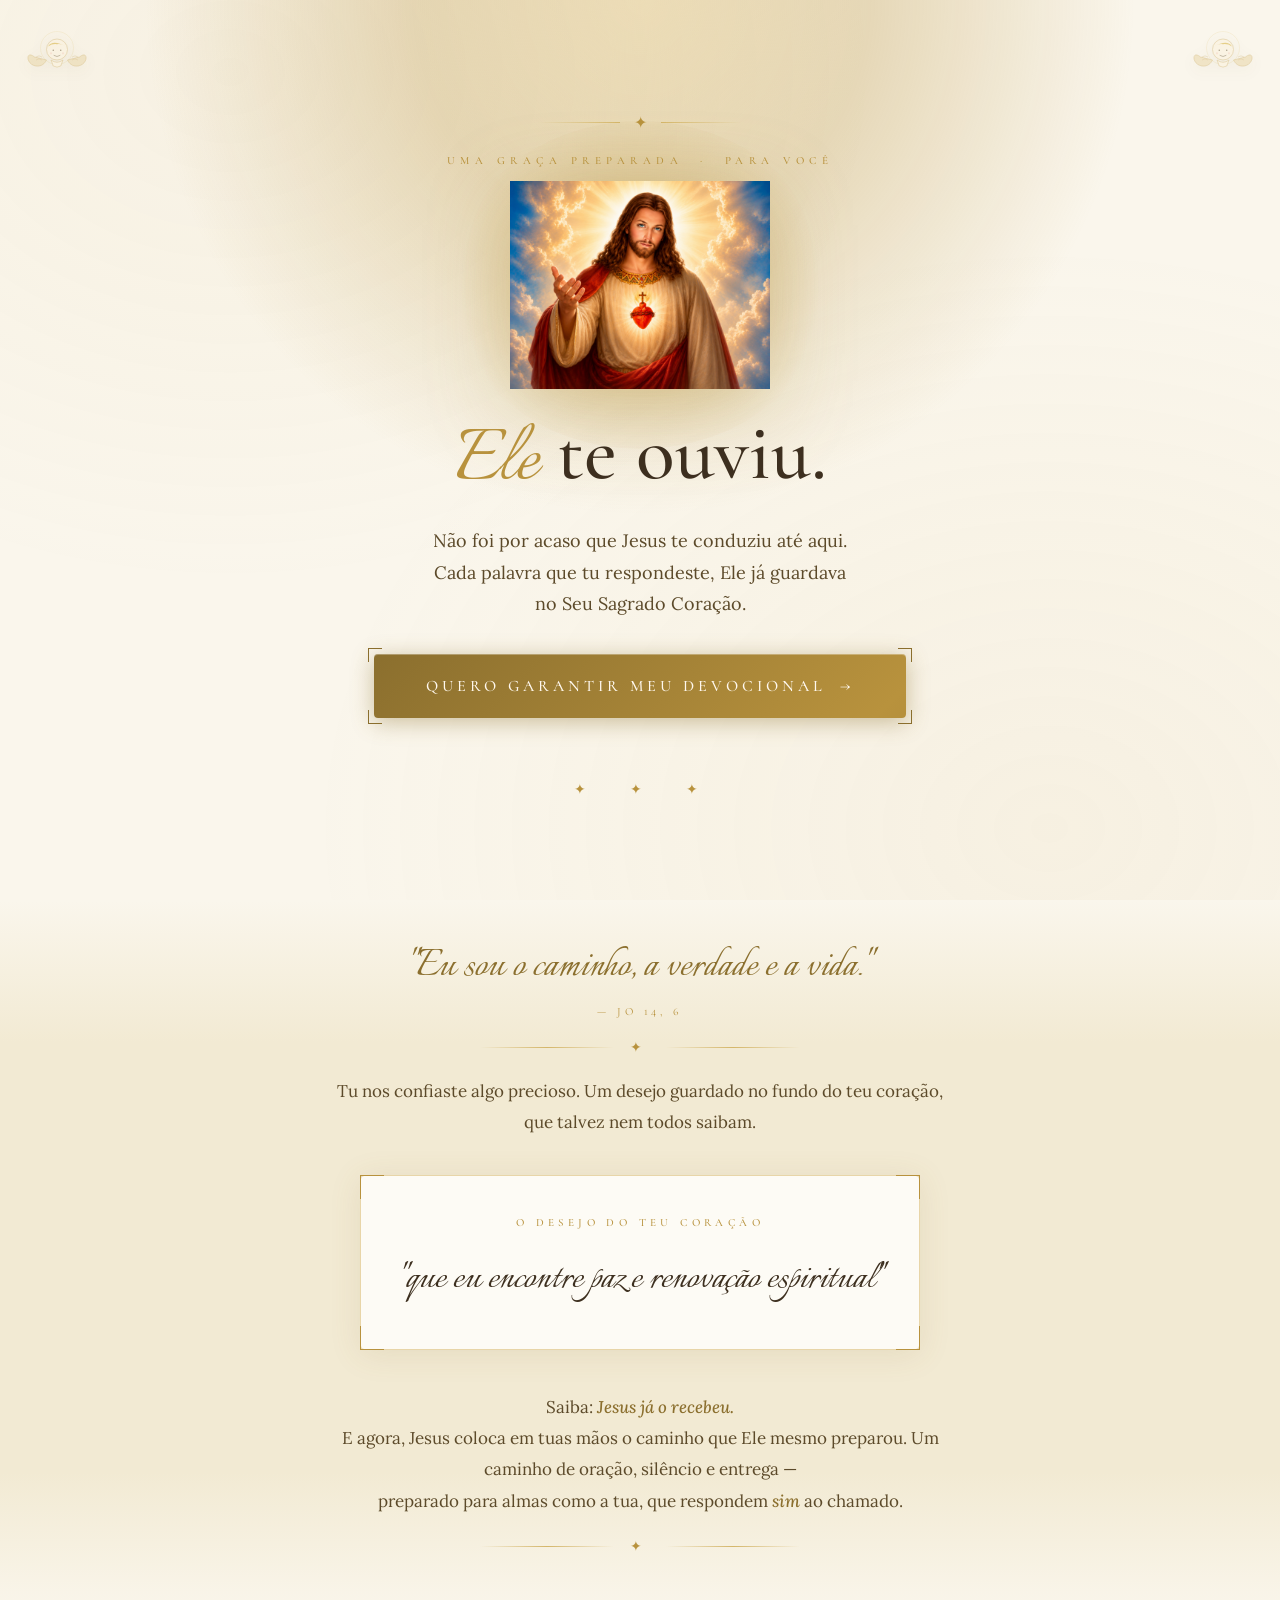
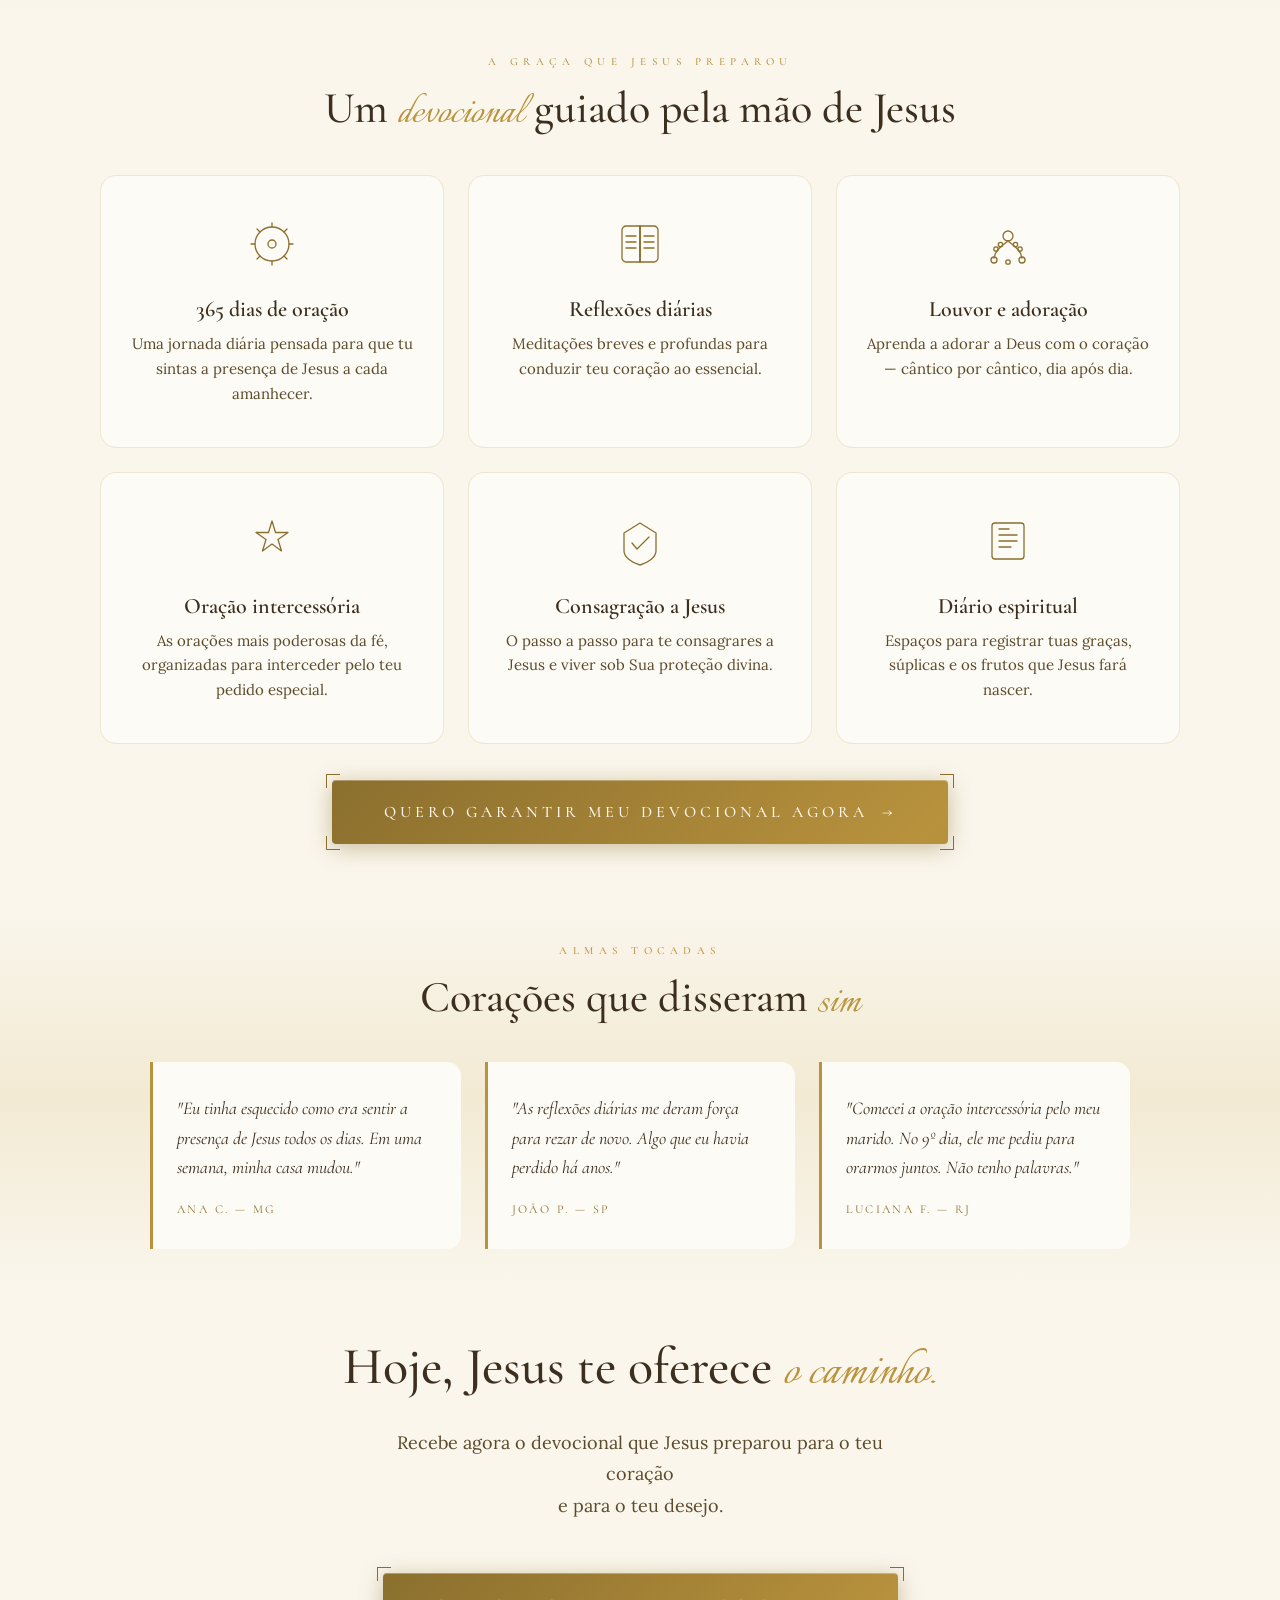
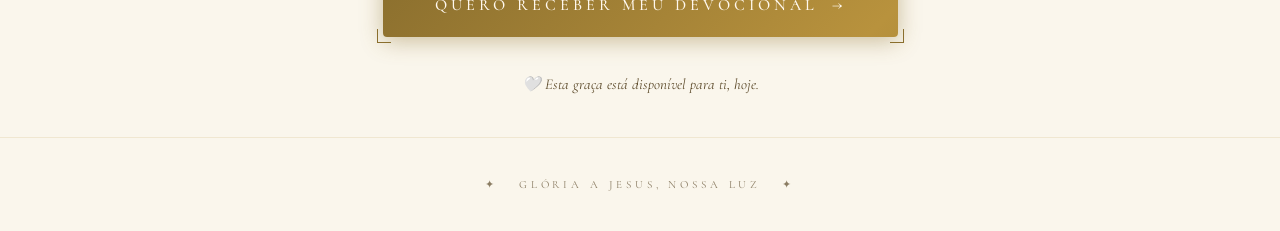
==== commit 08175a12: "Corrige depoimento com referência a novena na página de vendas Co-Authored-By: Claude Sonnet 4.6 <no" ====
--- a/venda.html
+++ b/venda.html
@@ -538,7 +538,7 @@
         <div class="cta-wrap">
           <span class="cc cc-tl"></span><span class="cc cc-tr"></span>
           <span class="cc cc-bl"></span><span class="cc cc-br"></span>
-          <a class="cta-btn" href="https://go.tribopay.com.br/oidak" id="ctaHero">
+          <a class="cta-btn" href="https://go.ironpayapp.com.br/zvwsjmbdld" id="ctaHero">
             QUERO GARANTIR MEU DEVOCIONAL <span class="cta-arrow">→</span>
           </a>
         </div>
@@ -668,7 +668,7 @@
         <div class="cta-wrap">
           <span class="cc cc-tl"></span><span class="cc cc-tr"></span>
           <span class="cc cc-bl"></span><span class="cc cc-br"></span>
-          <a class="cta-btn" href="https://go.tribopay.com.br/oidak" id="ctaFeatures">
+          <a class="cta-btn" href="https://go.ironpayapp.com.br/zvwsjmbdld" id="ctaFeatures">
             QUERO GARANTIR MEU DEVOCIONAL AGORA <span class="cta-arrow">→</span>
           </a>
         </div>
@@ -692,7 +692,7 @@
           <span class="t-author">JOÃO P. &mdash; SP</span>
         </div>
         <div class="t-card reveal" style="transition-delay:.2s">
-          <p class="t-quote">"Comecei a novena pelo meu marido. No 9º dia, ele me pediu para rezarmos juntos. Não tenho palavras."</p>
+          <p class="t-quote">"Comecei a oração intercessória pelo meu marido. No 9º dia, ele me pediu para orarmos juntos. Não tenho palavras."</p>
           <span class="t-author">LUCIANA F. &mdash; RJ</span>
         </div>
       </div>
@@ -712,7 +712,7 @@
         <span class="cc cc-bl"></span>
         <span class="cc cc-br"></span>
         <!-- ⚠️ Substitua o href pelo link real do checkout (Hotmart / Kiwify / Stripe) -->
-        <a class="cta-btn" href="https://go.tribopay.com.br/oidak" id="ctaVenda">
+        <a class="cta-btn" href="https://go.ironpayapp.com.br/zvwsjmbdld" id="ctaVenda">
           QUERO RECEBER MEU DEVOCIONAL <span class="cta-arrow">→</span>
         </a>
       </div>
